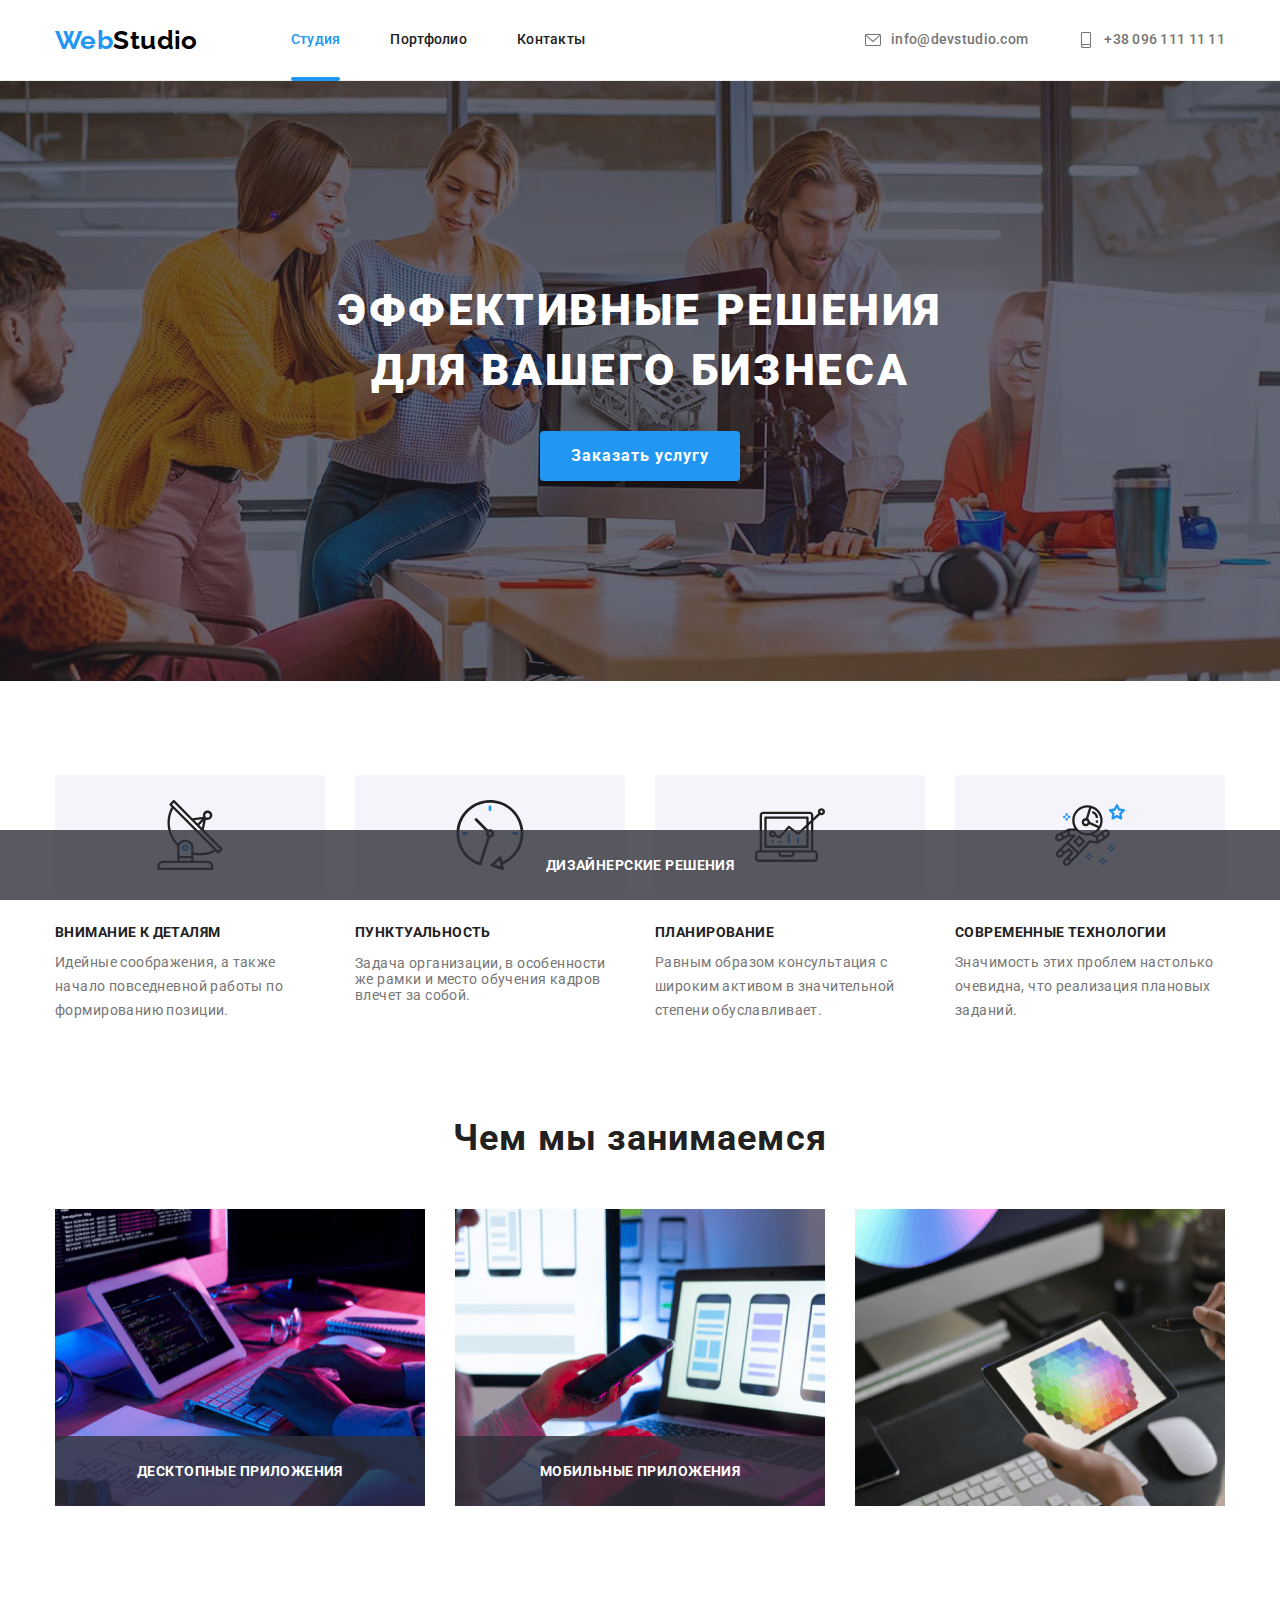
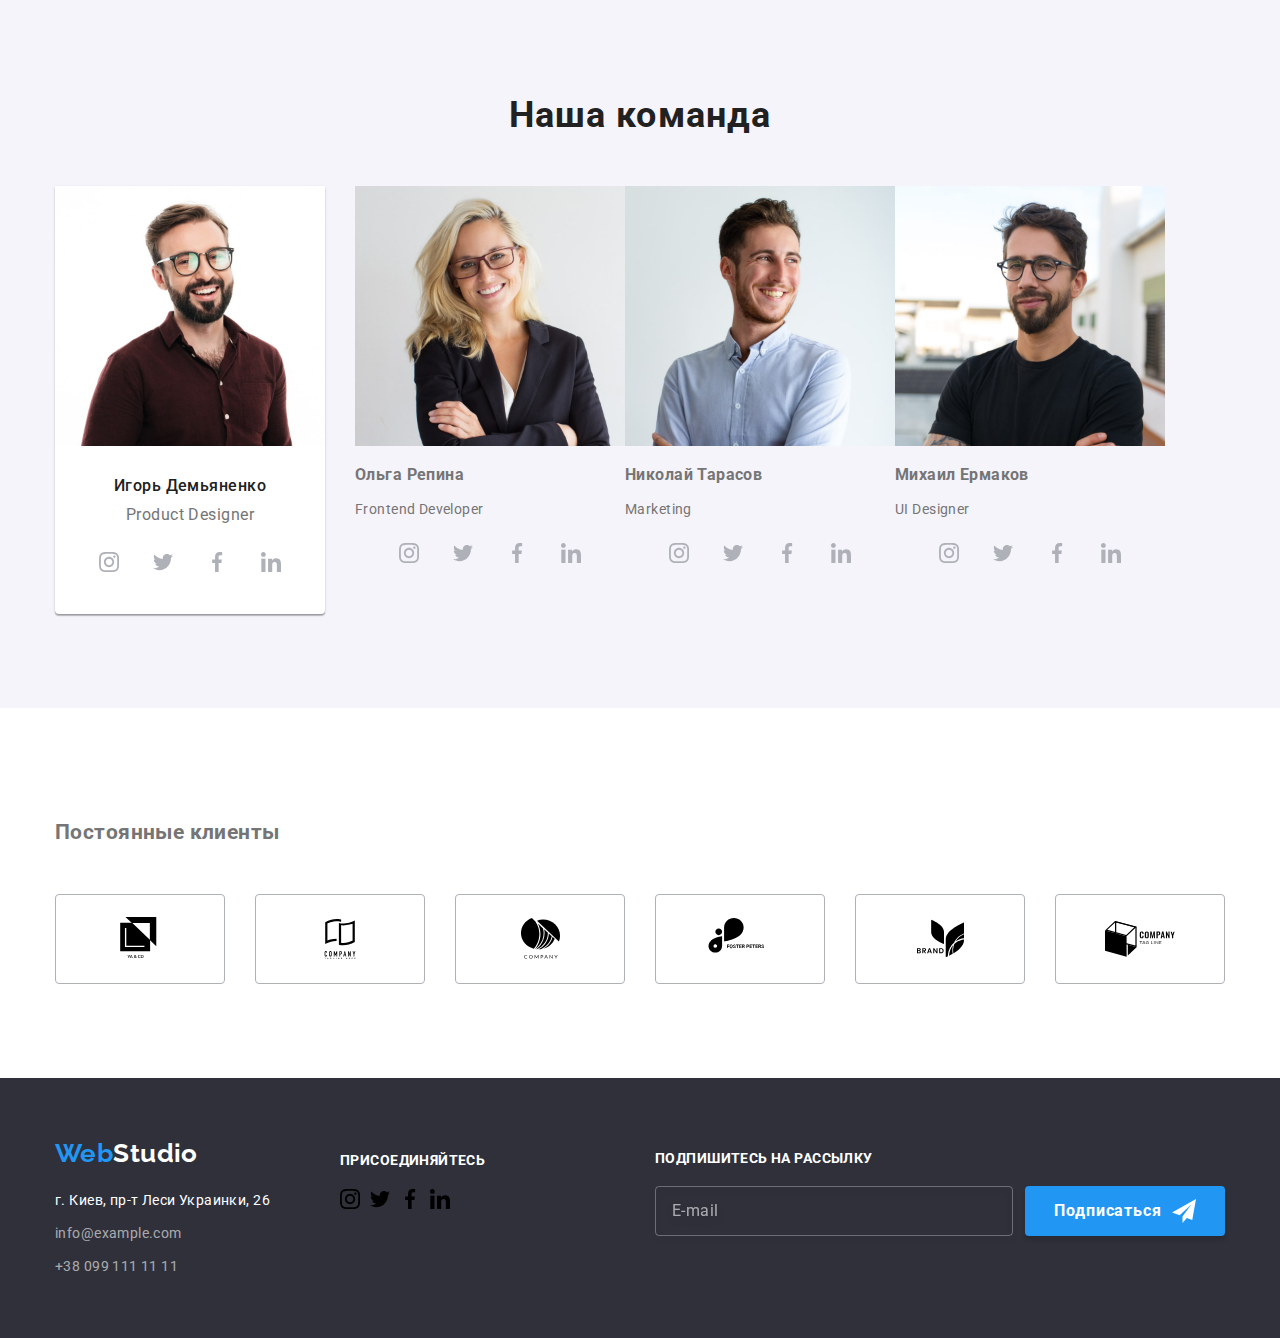
==== index.html @ f10da416 "Меняет стили по БЭМ 50%" ====
<!DOCTYPE html>
<html lang="ru">

<head>
    <meta charset="UTF-8">
    <meta name="viewport" content="width=device-width, initial-scale=1.0">
    <title>Portfolio</title>
    <link rel="stylesheet"
        href="https://cdnjs.cloudflare.com/ajax/libs/modern-normalize/1.0.0/modern-normalize.min.css">
    <link rel="preconnect" href="https://fonts.gstatic.com">
    <link
        href="https://fonts.googleapis.com/css2?family=Raleway:wght@600;700&family=Roboto:wght@400;500;700;900&display=swap"
        rel="stylesheet">
    <link rel="stylesheet" href="./css/styles.css">
</head>

<body>
    <header class="header">
        <div class="container container--flex">
            <nav class="header__nav">
                <a class="logo-web" href="index.html">Web<span class="logo-studio">Studio</span>
                </a>
        
                <ul class="site-nav">
                    <li class="site-nav__item"><a class="site-nav__link site-nav__link--current" href="./index.html">Студия</a></li>
                    <li class="site-nav__item"><a class="site-nav__link" href="./portfolio.html">Портфолио</a></li>
                    <li class="site-nav__item"><a class="site-nav__link" href="#">Контакты</a></li>
                </ul>
            </nav>
        
            <ul class="auth-nav">
                <li class="auth-nav__item">
                    <a class="auth-nav__link" href="mailto:info@devstudio.com">
                        <svg class="auth-nav__icon" width="16" height="16">
                            <use href="./images/sprite.svg#icon-mail"></use>
                        </svg>info@devstudio.com</a>
                </li>
                <li class="auth-nav__item"><a class="auth-nav__link" href="tel:380961111111">
                        <svg class="auth-nav__icon" width="16" height="16">
                            <use href="./images/sprite.svg#icon-smartphone"></use>
                        </svg>+38 096 111 11 11</a>
                </li>
            </ul>
        </div>
    </header>
    <main>
    <section class="hero">
        <div class="overlay">
        <div class="hero__container">
            <h1 class="hero__title">Эффективные решения для вашего бизнеса</h1>
            <button class="button" data-modal-open>Заказать услугу</button>
        </div>
        </div>
    </section>

    <section class="section">
        <div class="container">
        <h2 class="visually-hidden">Преимущества</h2>
        <ul class="advantages">
            <li class="advantages__item">
                <div class="advantages__bar">
                    <svg class="advantages__icon" width="70" height="70">
                        <use href="./images/sprite.svg#icon-antenna"></use>
                    </svg>
                </div>
                <h3 class="advantages__title">Внимание к деталям</h3>
                <p class="advantages__label">Идейные соображения, а также начало повседневной работы по формированию позиции.</p>
            </li>
            <li class="advantages__item">
                <div class="advantages__bar">
                    <svg class="advantages__icon" width="70" height="70">
                        <use href="./images/sprite.svg#icon-clock"></use>
                    </svg>
                </div>
                <h3 class="advantages__title">Пунктуальность</h3>
                <p class="advantages-description">Задача организации, в особенности же рамки и место обучения кадров влечет за собой.</p>
            </li>
            <li class="advantages__item">
                <div class="advantages__bar">
                    <svg class="advantages__icon" width="70" height="70">
                        <use href="./images/sprite.svg#icon-diagram"></use>
                    </svg>
                </div>
                <h3 class="advantages__title">Планирование</h3>
                <p class="advantages__label">Равным образом консультация с широким активом в значительной степени обуславливает.</p>
            </li>
            <li class="advantages__item">
                <div class="advantages__bar">
                    <svg class="advantages__icon" width="70" height="70">
                        <use href="./images/sprite.svg#icon-astronaut"></use>
                    </svg>
                </div>
                <h3 class="advantages__title">Современные технологии</h3>
                <p class="advantages__label">Значимость этих проблем настолько очевидна, что реализация плановых заданий.</p>
            </li>
        </ul>
        </div>
    </section>

    <section class="section section--business">
        <div class="container">
        <h2 class="section__title">Чем мы занимаемся</h2>
            <ul class="business">
                <li class="business__item">
                    <img class="business__image" src="./images/box-1.png" alt="Человек набирает HTML код на планшете" width="370">
                    <div class="business__service">
                        <p class="business__name">Десктопные приложения</p>
                    </div>
                </li>
                <li class="business__item">
                    <img class="business__image" src="./images/box-2.png" alt="Женщина смотрит на смартфон, рядом включенный ноутбук" width="370">
                    <div class="business__service">
                        <p class="business__name">Мобильные приложения</p>
                    </div>
                </li>
                <li class="business-item">
                    <img class="business__image" src="./images/box-3.png" alt="Человек держит планшет в левой руке и собирается выбрать цвет из палитры" width="370">
                    <div class="business__service">
                        <p class="business__name">Дизайнерские решения</p>
                    </div>
                </li>
            </ul>
        </div>
    </section>

    <section class="section section--team">
        <div class="container">
        <h2 class="section__title">Наша команда</h2>
        <ul class="team">
            <li class="team__item">
                <img class="team__image" src="./images/team-card-1.jpg" alt="Бородатый мужчина в очках смеется" width="270">
                <h3 class="team__name">Игорь Демьяненко</h3>
                <p lang="en"  class="team__profession">Product Designer</p>
                    <ul class="social-links">
                        <li class="social-links__name">
                            <a class="social-links__link" href="">
                                <svg class="social-links__icon" width="20" height="20">
                                    <use href="./images/sprite.svg#icon-instagram"></use>
                                </svg>
                            </a>
                        </li>

                        <li class="social-links__name">
                            <a class="social-links__link" href="">
                                <svg class="social-links__icon" width="20" height="20">
                                    <use href="./images/sprite.svg#icon-twitter"></use>
                                </svg>
                            </a>
                        </li>

                        <li class="social-links__name">
                            <a class="social-links__link" href="">
                                <svg class="social-links__icon" width="20" height="20">
                                    <use href="./images/sprite.svg#icon-facebook"></use>
                                </svg>
                            </a>
                        </li>

                        <li class="social-links__name">
                            <a class="social-links__link" href="">
                                <svg class="social-links__icon" width="20" height="20">
                                    <use href="./images/sprite.svg#icon-linkedin"></use>
                                </svg>
                            </a>
                        </li>
                    </ul>
            </li>
            <li class="team-name">
                <img class="image" src="./images/team-card-2.jpg" alt="Девушка в очках улыбается" width="270">
                <h3 class="name">Ольга Репина</h3>
                <p lang="en" class="profession">Frontend Developer</p>
                    <ul class="social-links">
                        <li class="social-links__name">
                            <a class="social-links__link" href="">
                                <svg class="social-links__icon" width="20" height="20">
                                    <use href="./images/sprite.svg#icon-instagram"></use>
                                </svg>
                            </a>
                        </li>
                    
                        <li class="social-links__name">
                            <a class="social-links__link" href="">
                                <svg class="social-links__icon" width="20" height="20">
                                    <use href="./images/sprite.svg#icon-twitter"></use>
                                </svg>
                            </a>
                        </li>
                    
                        <li class="social-links__name">
                            <a class="social-links__link" href="">
                                <svg class="social-links__icon" width="20" height="20">
                                    <use href="./images/sprite.svg#icon-facebook"></use>
                                </svg>
                            </a>
                        </li>
                    
                        <li class="social-links__name">
                            <a class="social-links__link" href="">
                                <svg class="social-links__icon" width="20" height="20">
                                    <use href="./images/sprite.svg#icon-linkedin"></use>
                                </svg>
                            </a>
                        </li>
                    </ul>
            </li>

            <li class="team-name">
                <img class="image" src="./images/team-card-3.jpg" alt="Мужчина улыбается и смотрит в сторону" width="270">
                <h3 class="name">Николай Тарасов</h3>
                <p lang="en" class="profession">Marketing</p>
                    <ul class="social-links">
                        <li class="social-links__name">
                            <a class="social-links__link" href="">
                                <svg class="social-links__icon" width="20" height="20">
                                    <use href="./images/sprite.svg#icon-instagram"></use>
                                </svg>
                            </a>
                        </li>
                    
                        <li class="social-links__name">
                            <a class="social-links__link" href="">
                                <svg class="social-links__icon" width="20" height="20">
                                    <use href="./images/sprite.svg#icon-twitter"></use>
                                </svg>
                            </a>
                        </li>
                    
                        <li class="social-links__name">
                            <a class="social-links__link" href="">
                                <svg class="social-links__icon" width="20" height="20">
                                    <use href="./images/sprite.svg#icon-facebook"></use>
                                </svg>
                            </a>
                        </li>
                    
                        <li class="social-links__name">
                            <a class="social-links__link" href="">
                                <svg class="social-links__icon" width="20" height="20">
                                    <use href="./images/sprite.svg#icon-linkedin"></use>
                                </svg>
                            </a>
                        </li>
                    </ul>
            </li>
            <li class="team-name">
                <img class="image" src="./images/team-card-4.jpg" alt="Мужчина с бородой в очках улыбается" width="270">
                <h3 class="name">Михаил Ермаков</h3>
                <p lang="en" class="profession">UI Designer</p>
                    <ul class="social-links">
                        <li class="social-links__name">
                            <a class="social-links__link" href="">
                                <svg class="social-links__icon" width="20" height="20">
                                    <use href="./images/sprite.svg#icon-instagram"></use>
                                </svg>
                            </a>
                        </li>
                    
                        <li class="social-links__name">
                            <a class="social-links__link" href="">
                                <svg class="social-links__icon" width="20" height="20">
                                    <use href="./images/sprite.svg#icon-twitter"></use>
                                </svg>
                            </a>
                        </li>
                    
                        <li class="social-links__name">
                            <a class="social-links__link" href="">
                                <svg class="social-links__icon" width="20" height="20">
                                    <use href="./images/sprite.svg#icon-facebook"></use>
                                </svg>
                            </a>
                        </li>
                    
                        <li class="social-links__name">
                            <a class="social-links__link" href="">
                                <svg class="social-links__icon" width="20" height="20">
                                    <use href="./images/sprite.svg#icon-linkedin"></use>
                                </svg>
                            </a>
                        </li>
                    </ul>
            </li>
        </ul>
        </div>
    </section>

    <section class="section">
        <div class="container">
            <h2 class="section-title">Постоянные клиенты</h2>
                <ul class="clients">
                    <li class="clients-list">
                        <a class="clients-name" href="">
                            <svg class="social-link-icon" width="44" height="50">
                                <use href="./images/sprite.svg#icon-logo-1"></use>
                            </svg>
                        </a>
                    </li>

                    <li class="clients-list">
                        <a class="clients-name" href="">
                            <svg class="social-link-icon" width="40" height="52">
                                <use href="./images/sprite.svg#icon-logo-2"></use>
                            </svg>
                        </a>
                    </li>

                    <li class="clients-list">
                        <a class="clients-name" href="">
                            <svg class="social-link-icon" width="41" height="43">
                                <use href="./images/sprite.svg#icon-logo-3"></use>
                            </svg>
                        </a>
                    </li>

                    <li class="clients-list">
                        <a class="clients-name" href="">
                            <svg class="social-link-icon" width="80" height="42">
                                <use href="./images/sprite.svg#icon-logo-4"></use>
                            </svg>
                        </a>
                    </li>

                    <li class="clients-list">
                        <a class="clients-name" href="">
                            <svg class="social-link-icon" width="59" height="47">
                                <use href="./images/sprite.svg#icon-logo-5"></use>
                            </svg>
                        </a>
                    </li>

                    <li class="clients-list">
                        <a class="clients-name" href="">
                            <svg class="social-link-icon" width="90" height="70">
                                <use href="./images/sprite.svg#icon-logo-6"></use>
                            </svg>
                        </a>
                    </li>
                </ul>
        </div>

    </section>
    </main>

    <footer class="footer">
    <div class="container">
        <div class="container-adress">
        <a class="logo-web footer__logo-web" href="/">Web<span class="logo-studio footer__logo-studio">Studio</span>
        </a>
        <address>г. Киев, пр-т Леси Украинки, 26</address>
        <ul>
            <li class="address-contact">
                <a class="item" href="mailto:info@example.com">info@example.com</a>
            </li>
            <li class="address-contact">
                <a class="item" href="tel:380991111111">+38 099 111 11 11</a>
            </li>
        </ul>
        </div>

        <div class="container-social-links">
            <p class="join-us">Присоединяйтесь</p>
                <ul class="social-links-footer">
                    <li class="social-links-item">
                        <a class="social-link" href="">
                        <svg class="social-link-icon" width="20" height="20">
                            <use href="./images/sprite.svg#icon-instagram"></use>
                        </svg>
                        </a>
                    </li>
                    <li class="social-links-item">
                        <a class="social-link" href="">
                        <svg class="social-link-icon" width="20" height="20">
                            <use href="./images/sprite.svg#icon-twitter"></use>
                        </svg>
                        </a>
                    </li>
                    <li class="social-links-item">
                        <a class="social-link" href="">
                        <svg class="social-link-icon" width="20" height="20">
                            <use href="./images/sprite.svg#icon-facebook"></use>
                        </svg>
                        </a>
                    </li>
                    <li class="social-links-item">
                        <a class="social-link" href="">
                        <svg class="social-link-icon" width="20" height="20">
                            <use href="./images/sprite.svg#icon-linkedin"></use>
                        </svg>
                        </a>
                    </li>
                </ul>
        </div>

        <div class="container-subscribe">
            <form action="" class="subscribe-field">
                <label class="subscribe-label">Подпишитесь на рассылку</label>
                <div class="subscribe-thub">
                    <input type="text" class="subscribe-input" placeholder="E-mail">
                    <button class=" button subscribe-btn">Подписаться
                        <span class="subscribe-icon">
                            <svg  width="24" height="24">
                            <use href="./images/sprite.svg#icon-send"></use>
                        </svg></span>
                    </button>
                </div>
            </form>
        </div>
    </div>
    </footer>

    <div class="backdrop is-hidden" data-modal>
        <div class="modal">
            <button class="close-btn" data-modal-close>
                <svg class="icon-close" width="11" height="11">
                    <use href="./images/sprite.svg#icon-close"></use>
                </svg>
            </button>
            <p class="modal-title">Оставьте свои данные, мы вам перезвоним</p>
            <form class="form-field">
                
                <label class="form-label">
                <span class="label-name">Имя</span>
                <div class="form-thub">
                    <input type="text" name="username" class="form-input">
                        <svg class="form-icon" width="18" height="18">
                            <use href="./images/sprite.svg#icon-person"></use>
                        </svg>
                </div>
                </label>
                
                <label class="form-label">
                    <span class="label-name">Телефон</span>
                    <div class="form-thub">
                        <input type="tel" name="tel" class="form-input">
                        <svg class="form-icon" width="18" height="18">
                            <use href="./images/sprite.svg#icon-phone"></use>
                        </svg>
                    </div>
                </label>

                <label class="form-label">
                    <span class="label-name">Почта</span>
                    <div class="form-thub">
                        <input type="email" name="email" class="form-input">
                        <svg class="form-icon" width="18" height="18">
                            <use href="./images/sprite.svg#icon-email"></use>
                        </svg>
                    </div>
                </label>

                <label class="form-label comments">
                    <span class="label-name">Комментарий</span>
                    <textarea name="comments" rows="7" placeholder="Введите текст" class="textarea form-input"></textarea>
                </label>

                <label class="form-label-agree">
                    <input class="checkbox visually-hidden" type="checkbox" name="agree">
                    <span class="checkbox-icon"></span>
                    <span class="label-name agree">Соглашаюсь с рассылкой и принимаю
                        <a href="" class="agree-link">Условия договора</a>
                    </span>
                </label>
                <button class="button send">Отправить</button>
            </form>
           
        </div>
    </div>

<script src="./js/modal.js"></script>
</body>
</html>
---- css/styles.css ----
:root {
  --main-dark-color: #212121;
  --second-dark-color: #757575;
  --main-white-color: #ffffff;
  --accent: #2196f3;
  --dark-background: #2f303a;
  --light-background: #f5f4fa;
  --btn-shadow: 0px 4px 4px rgba(0, 0, 0, 0.15);
  --social-link-color: #afb1b8;
  --timing-function: cubic-bezier(0.4, 0, 0.2, 1);
  --time-animation: 250ms;
}

body {
  margin: 0;
  font-family: Roboto, sans-serif;
  font-style: normal;
  font-weight: 400;
  font-size: 14px;
  letter-spacing: 0.03em;
  background: #ffffff;
  color: var(--second-dark-color);
}

svg {
  display: block;
}

a {
  text-decoration: none;
}

ul {
  margin: 0;
  padding: 0;
  list-style: none;
}

.container {
  width: 1200px;
  margin-right: auto;
  margin-left: auto;
  padding-right: 15px;
  padding-left: 15px;
}

/* Logo */

.logo-web {
  display: block;
  margin-right: 93px;

  color: var(--accent);
  font-family: Raleway, sans-serif;
  font-weight: 700;
  font-size: 26px;
  line-height: 1.19;
}

.logo-studio {
  color: #000000;
}

.footer__logo-studio {
  color: var(--main-white-color);
}

/* Header */

.header {
  border-bottom: 1px solid #ececec;
}

.container--flex {
  display: flex;
  align-items: center;
}

.header__nav {
  display: flex;
  align-items: center;
}

.site-nav {
  display: flex;
}

.site-nav__item:not(:last-child) {
  margin-right: 50px;
}

.site-nav,
.auth-nav {
  list-style: none;
  font-weight: 500;
  font-size: 14px;
  line-height: 1.14;
  letter-spacing: 0.02em;
}

.site-nav__link {
  position: relative;

  display: block;
  padding-top: 32px;
  padding-bottom: 32px;
  color: var(--main-dark-color);

  transition-property: color;
  transition-duration: var(--time-animation);
  transition-timing-function: var(--timing-function);
}

.site-nav__link--current {
  color: var(--accent);
}

.site-nav__item {
  position: relative;
}

.site-nav__link--current::after {
  content: '';

  position: absolute;
  bottom: -1px;
  left: 0;

  display: block;
  width: 100%;
  height: 4px;
  background-color: var(--accent);
  border-radius: 2px;
}

.site-nav__link:hover,
.site-nav__link:focus {
  color: var(--accent);
  outline: transparent;
}

.auth-nav {
  display: flex;
  margin-left: auto;
}

.auth-nav__item:not(:last-child) {
  margin-right: 50px;
}

.auth-nav__link {
  display: flex;
  align-items: center;
  padding-top: 32px;
  padding-bottom: 32px;
  color: var(--second-dark-color);

  transition-property: color;
  transition-duration: var(--time-animation);
  transition-timing-function: var(--timing-function);
}

.auth-nav__link:hover,
.auth-nav__link:focus {
  color: var(--accent);
}

.auth-nav__icon {
  margin-right: 10px;
  fill: currentColor;
}

/* Hero */

.hero {
  background-color: #c4c4c4;
}

.overlay {
  max-width: 1600px;
  height: 600px;
  padding-top: 200px;
  padding-bottom: 200px;
  margin: 0 auto;
  background-image: linear-gradient(
      to right,
      rgba(47, 48, 58, 0.4),
      rgba(47, 48, 58, 0.4)
    ),
    url(../images/Img-Overlay-min.jpg);
  background-position: center;
  background-size: cover;
}

.hero__container {
  width: 696px;
  margin-left: auto;
  margin-right: auto;
  text-align: center;
}

.hero__title {
  margin-top: 0;
  margin-bottom: 30px;
  color: var(--main-white-color);
  font-weight: 900;
  font-size: 44px;
  line-height: 1.36;
  letter-spacing: 0.06em;
  text-transform: uppercase;
}

/* Main */

.section {
  padding-top: 94px;
  padding-bottom: 94px;
}

.section__title {
  margin: 0;
  font-weight: 700;
  font-size: 36px;
  line-height: 1.17;
  text-align: center;
  letter-spacing: 0.03em;
  color: var(--main-dark-color);
}

.advantages {
  display: flex;
}

.advantages__item {
  width: 270px;
}

.advantages__item:not(:last-child) {
  margin-right: 30px;
}

.advantages__bar {
  padding: 25px 100px;
  margin-bottom: 30px;
  border-radius: 4px;
  background: var(--light-background);
}

.advantages__title {
  margin-top: 0;
  margin-bottom: 10px;
  font-weight: 700;
  font-size: 14px;
  line-height: 1.14;
  letter-spacing: 0.03em;
  text-transform: uppercase;
  color: var(--main-dark-color);
}

.advantages__label {
  margin: 0;
  line-height: 1.71;
}

.section--business {
  padding-top: 0;
}

.business {
  display: flex;
  margin-top: 50px;
}

.business__item:not(:last-child) {
  margin-right: 30px;
}

.business__image {
  height: 100%;
}

.business__item {
  position: relative;
}

.business__service {
  position: absolute;
  bottom: 0;
  left: 0;
  width: 100%;
  height: 70px;
  background-color: rgba(47, 48, 58, 0.8);
  color: var(--main-white-color);
  display: flex;
  align-items: center;
  justify-content: center;
}

.business__name {
  margin: 0;
  font-weight: 700;
  text-transform: uppercase;
}

.section--team {
  background: var(--light-background);
}

.team {
  display: flex;
  margin-top: 50px;
}

.team__item {
  width: 270px;
  background: var(--main-white-color);
  box-shadow: 0px 1px 3px rgba(0, 0, 0, 0.12), 0px 1px 1px rgba(0, 0, 0, 0.14),
    0px 2px 1px rgba(0, 0, 0, 0.2);
  border-radius: 0px 0px 4px 4px;
}

.team__item:not(:last-child) {
  margin-right: 30px;
}

.team__image {
  display: block;
}

.team__name {
  margin-top: 30px;
  margin-bottom: 10px;
  color: var(--main-dark-color);
  font-weight: 500;
  font-size: 16px;
  line-height: 1.19;
  text-align: center;
  letter-spacing: 0.03em;
}

.team__profession {
  margin-top: 0;
  margin-bottom: 16px;
  font-size: 16px;
  line-height: 1.19;
  text-align: center;
  letter-spacing: 0.03em;
}

.social-links {
  display: flex;
  justify-content: center;
  margin-bottom: 30px;
}

.social-links__name:not(:last-child) {
  margin-right: 10px;
}

.social-links__link {
  display: flex;
  justify-content: center;
  align-items: center;
  width: 44px;
  height: 44px;
  border-radius: 50%;
  color: var(--social-link-color);

  transition-property: color, background-color;
  transition-duration: var(--time-animation);
  transition-timing-function: var(--timing-function);
}

.social-links__icon {
  fill: currentColor;
}

.social-links__link:hover,
.social-links__link:focus {
  background-color: var(--accent);
  color: var(--main-white-color);
}

.clients {
  display: flex;
  justify-content: center;
  align-items: center;
  margin-top: 50px;
}

.clients-list {
  width: 170px;
  height: 90px;
}

.clients-list:not(:last-child) {
  margin-right: 30px;
}

.clients-name {
  display: flex;
  justify-content: center;
  align-items: center;
  width: 100%;
  height: 100%;
  border-radius: 4px;
  border: 1px solid var(--social-link-color);
  color: var(--social-link-color);

  transition-property: color, border;
  transition-duration: var(--time-animation);
  transition-timing-function: var(--timing-function);
}

.clients-name:hover,
.clients-name:focus {
  color: var(--accent);
  border: 1px solid var(--accent);
}

/* Footer */

.footer {
  padding-top: 60px;
  padding-bottom: 60px;
  background: var(--dark-background);
}

.footer .container {
  display: flex;
}

.container-adress {
  margin-right: 70px;
}

.footer__logo-web {
  display: inline-block;
  margin-bottom: 20px;
  margin-right: 0;
}

address {
  margin-bottom: 9px;
  font-style: normal;
  line-height: 1.71;
  color: var(--main-white-color);
}

.address-contact .item {
  line-height: 1.71;
  color: rgba(255, 255, 255, 0.6);
}

.address-contact:not(:last-child) {
  margin-bottom: 9px;
}

.container-social-links {
  margin-top: 15px;
}
.join-us {
  margin-top: 0;
  margin-bottom: 20px;
  font-weight: 700;
  line-height: 1.14;
  text-transform: uppercase;
  color: var(--main-white-color);
}

.social-links-footer {
  display: flex;
}

.social-links-item:not(:last-child) {
  margin-right: 10px;
}

.footer .social-link {
  background-color: rgba(255, 255, 255, 0.1);
  color: var(--main-white-color);

  transition-property: background-color;
  transition-duration: var(--time-animation);
  transition-timing-function: var(--timing-function);
}

.social-link:hover,
.social-link:focus {
  background-color: var(--accent);
}

/* Button */

.button {
  display: flex;
  align-items: center;
  justify-content: center;
  margin-left: auto;
  margin-right: auto;
  width: 200px;
  height: 50px;

  font-weight: 700;
  font-size: 16px;
  line-height: 1.88;
  letter-spacing: 0.06em;
  background-color: var(--accent);
  color: var(--main-white-color);
  box-shadow: var(--btn-shadow);

  border-radius: 4px;
  border: transparent;
  cursor: pointer;

  transition-property: color, background-color;
  transition-duration: var(--time-animation);
  transition-timing-function: var(--timing-function);
}

.button:hover,
.button:focus {
  background-color: var(--main-white-color);
  color: var(--accent);
}

button {
  color: var(--main-dark-color);
  background: #f5f4fa;
}
/* Portfolio */

.container.portfolio {
  padding-top: 94px;
  padding-bottom: 94px;
}

.visually-hidden {
  position: absolute;
  clip: rect(0 0 0 0);
  width: 1px;
  height: 1px;
  margin: -1px;
}

.nav-portfolio {
  display: flex;
  justify-content: center;
  margin-bottom: 50px;
}

.list-portfolio:not(:last-child) {
  margin-right: 8px;
}

.btn-portfolio {
  display: inline-block;
  padding: 6px 22px;
  font-weight: 500;
  font-size: 16px;
  line-height: 1.63;
  border-style: none;
  border-radius: 4px;
  outline: transparent;
  cursor: pointer;

  transition-property: color, background, box-shadow;
  transition-duration: var(--time-animation);
  transition-timing-function: var(--timing-function);
}

.btn-portfolio:hover,
.btn-portfolio:focus {
  color: var(--main-white-color);
  background: var(--accent);
  box-shadow: var(--btn-shadow);
}

.examples {
  display: flex;
  flex-wrap: wrap;
  margin: -15px;
}

.examples-item {
  width: 370px;
  margin: 15px;
  background: #ffffff;

  transition-property: box-shadow;
  transition-duration: var(--time-animation);
  transition-timing-function: var(--timing-function);
}

.examples-item:hover,
.examples-item:focus {
  display: block;
  box-shadow: var(--btn-shadow);
  outline: none;
}

.examples-thumb {
  position: relative;
  overflow: hidden;
}

.portfolio-overlay {
  position: absolute;
  width: 100%;
  height: 100%;
  top: 0;
  left: 0;
  display: flex;
  align-items: center;
  justify-content: center;
  padding: 59px 24px 63px 24px;

  background-color: rgba(33, 150, 243, 0.9);
  transform: translateY(100%);

  transition-property: transform;
  transition-duration: var(--time-animation);
  transition-timing-function: var(--timing-function);
}

.examples-item:hover .portfolio-overlay,
.examples-item:focus-within .portfolio-overlay {
  transform: translateY(0);
}

.portfolio-overlay > p {
  margin: 0;
  font-size: 18px;
  line-height: 1.56;
  color: var(--main-white-color);
}

.examples-box {
  padding: 20px 24px;
  border-right: 1px solid #eeeeee;
  border-bottom: 1px solid #eeeeee;
  border-left: 1px solid #eeeeee;
}

.examples-title {
  margin-top: 0;
  margin-bottom: 4px;
  font-weight: 700;
  font-size: 18px;
  line-height: 2;
  letter-spacing: 0.06em;
  color: var(--main-dark-color);
}

.examples-description {
  margin: 0px;
  font-size: 16px;
  line-height: 1.88;
  letter-spacing: 0.03em;
  color: var(--second-dark-color);
}

.backdrop {
  position: fixed;
  top: 0;
  left: 0;

  width: 100%;
  height: 100%;
  background-color: rgba(0, 0, 0, 0.2);

  opacity: 1;
  transition: opacity var(--time-animation) var(--timing-function);
}

.backdrop.is-hidden {
  opacity: 0;
  pointer-events: none;
}

.backdrop.is-hidden .modal {
  transform: translate(-50%, -50%) rotate(-360deg);
}

.modal {
  position: absolute;
  top: 50%;
  left: 50%;

  width: 528px;
  min-height: 581px;
  background-color: var(--main-white-color);

  transform: translate(-50%, -50%) rotate(360deg);

  transition: transform var(--time-animation) var(--timing-function);
}

.close-btn {
  position: absolute;
  top: 8px;
  right: 8px;
  display: flex;
  justify-content: center;
  align-items: center;
  width: 30px;
  height: 30px;
  border-radius: 50%;
  color: #000000;
  background-color: var(--main-white-color);
  border: 1px rgba(0, 0, 0, 0.1) solid;
  cursor: pointer;
}

.icon-close {
  fill: currentColor;
  transition: fill var(--time-animation) var(--timing-function);
}

.close-btn:hover .icon-close {
  fill: var(--accent);
}

.container-subscribe {
  margin-top: 12px;
  margin-left: auto;
}

.subscribe-label {
  display: inline-block;
  margin-bottom: 20px;
  font-weight: 700;
  color: var(--main-white-color);
  text-transform: uppercase;
}

.subscribe-thub {
  display: flex;
}

.subscribe-input {
  width: 358px;
  height: 50px;
  padding-left: 16px;
  margin-right: 12px;
  background-color: transparent;
  border-radius: 4px;
  border: 1px solid rgba(255, 255, 255, 0.3);
  filter: drop-shadow(0px 4px 4px rgba(0, 0, 0, 0.15));

  transition-property: border;
  transition-duration: var(--time-animation);
  transition-timing-function: var(--timing-function);
}

.subscribe-input::placeholder {
  font-size: 16px;
  line-height: 1.25;
  letter-spacing: 0.03em;
  color: rgba(255, 255, 255, 0.6);
}

.subscribe-btn {
  box-shadow: var(--btn-shadow);
}

.subscribe-icon {
  display: inline-block;
  width: 24px;
  height: 24px;
  margin-left: 10px;
  fill: currentColor;
  transition-property: fill, background, box-shadow;
  transition-duration: var(--time-animation);
  transition-timing-function: var(--timing-function);
}

.subscribe-icon:hover,
.subscribe-icon:focus {
  background-color: var(--main-white-color);
  color: var(--accent);
}

.modal {
  padding: 40px;
}

.modal-title {
  margin: 0;
  margin-bottom: 12px;
  font-weight: 700;
  font-size: 20px;
  line-height: 1.15;
  text-align: center;
  color: var(--main-dark-color);
}

.form-label {
  display: inline-block;
  margin-bottom: 10px;
}

.label-name {
  display: inline-block;
  margin-bottom: 4px;
  font-size: 12px;
  line-height: 1.17;
  letter-spacing: 0.01em;
  color: var(--second-dark-color);
}

.form-thub {
  position: relative;
}

.form-input {
  display: block;
  min-width: 448px;
  padding: 11px 42px;
  border: 1px solid rgba(33, 33, 33, 0.2);
  border-radius: 4px;

  transition-property: border, fill;
  transition-duration: var(--time-animation);
  transition-timing-function: var(--timing-function);
}

.form-input:focus,
.subscribe-input:focus {
  outline: transparent;
  border: 1px solid var(--accent);
}

.form-input:focus + .form-icon {
  fill: var(--accent);
  transition-property: fill;
  transition-duration: var(--time-animation);
  transition-timing-function: var(--timing-function);
}

.textarea {
  padding: 12px 16px;
  margin-bottom: 10px;
  resize: none;
  font-size: 12px;
}

.textarea::placeholder {
  color: rgba(117, 117, 117, 0.5);
  font-size: 12px;
  line-height: 1.17;
  letter-spacing: 0.01em;
}

.form-icon {
  position: absolute;

  top: 50%;
  left: 12px;

  transform: translateY(-50%);
}

.form-label-agree {
  position: relative;
}

.checkbox-icon {
  position: absolute;
  top: 0;
  left: 12px;
  border: 1px solid var(--main-dark-color);
  width: 15px;
  height: 15px;
  border-radius: 3px;
}

.checkbox:checked + .checkbox-icon {
  border-color: var(--accent);
  background-color: var(--accent);
  background-image: url(../images/full-check.svg);
  background-size: contain;
  background-origin: border-box;
}

.label-name.agree {
  margin-left: 36px;
  margin-bottom: 30px;
  font-size: 14px;
  line-height: 1.71;
  letter-spacing: 0.03em;
}

.agree-link {
  color: var(--accent);
  text-decoration: underline;
  text-decoration-skip-ink: none;
}

.send:hover {
  background-color: #188ce8;
  color: var(--main-white-color);
}
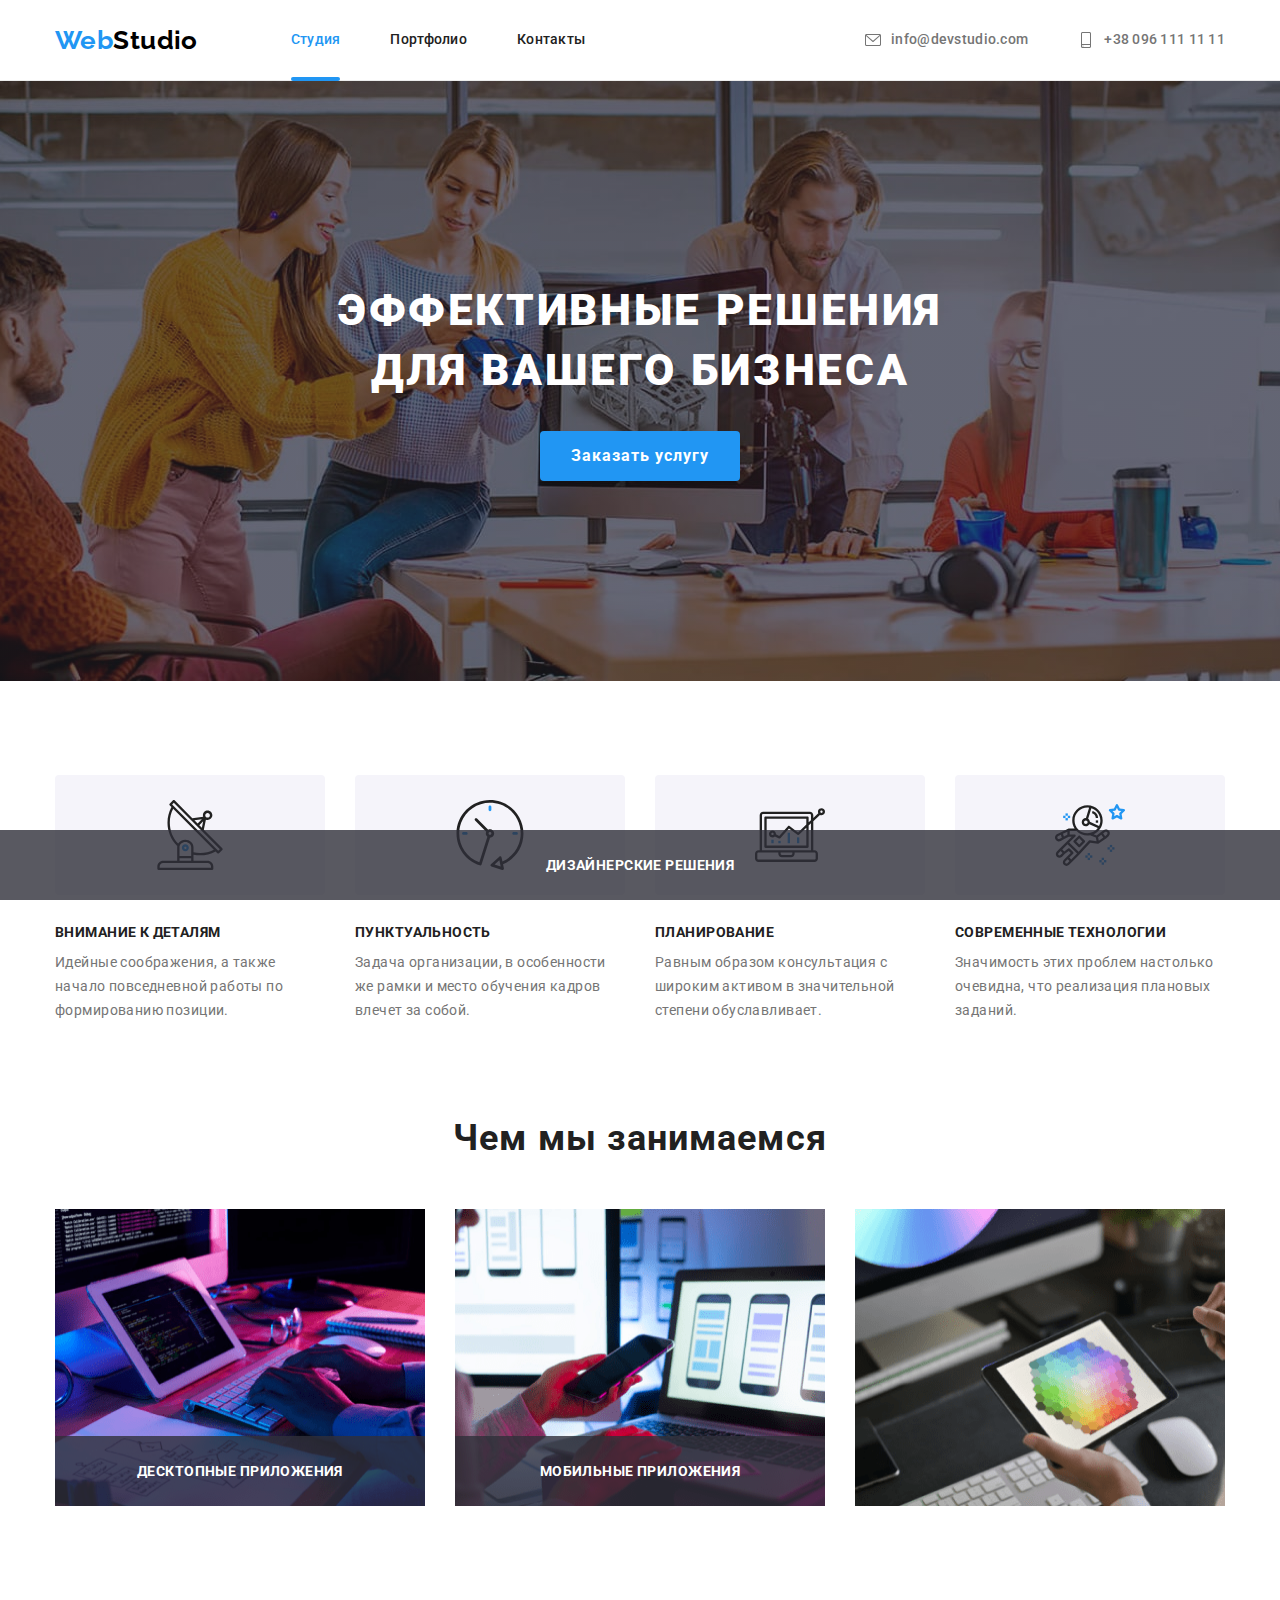
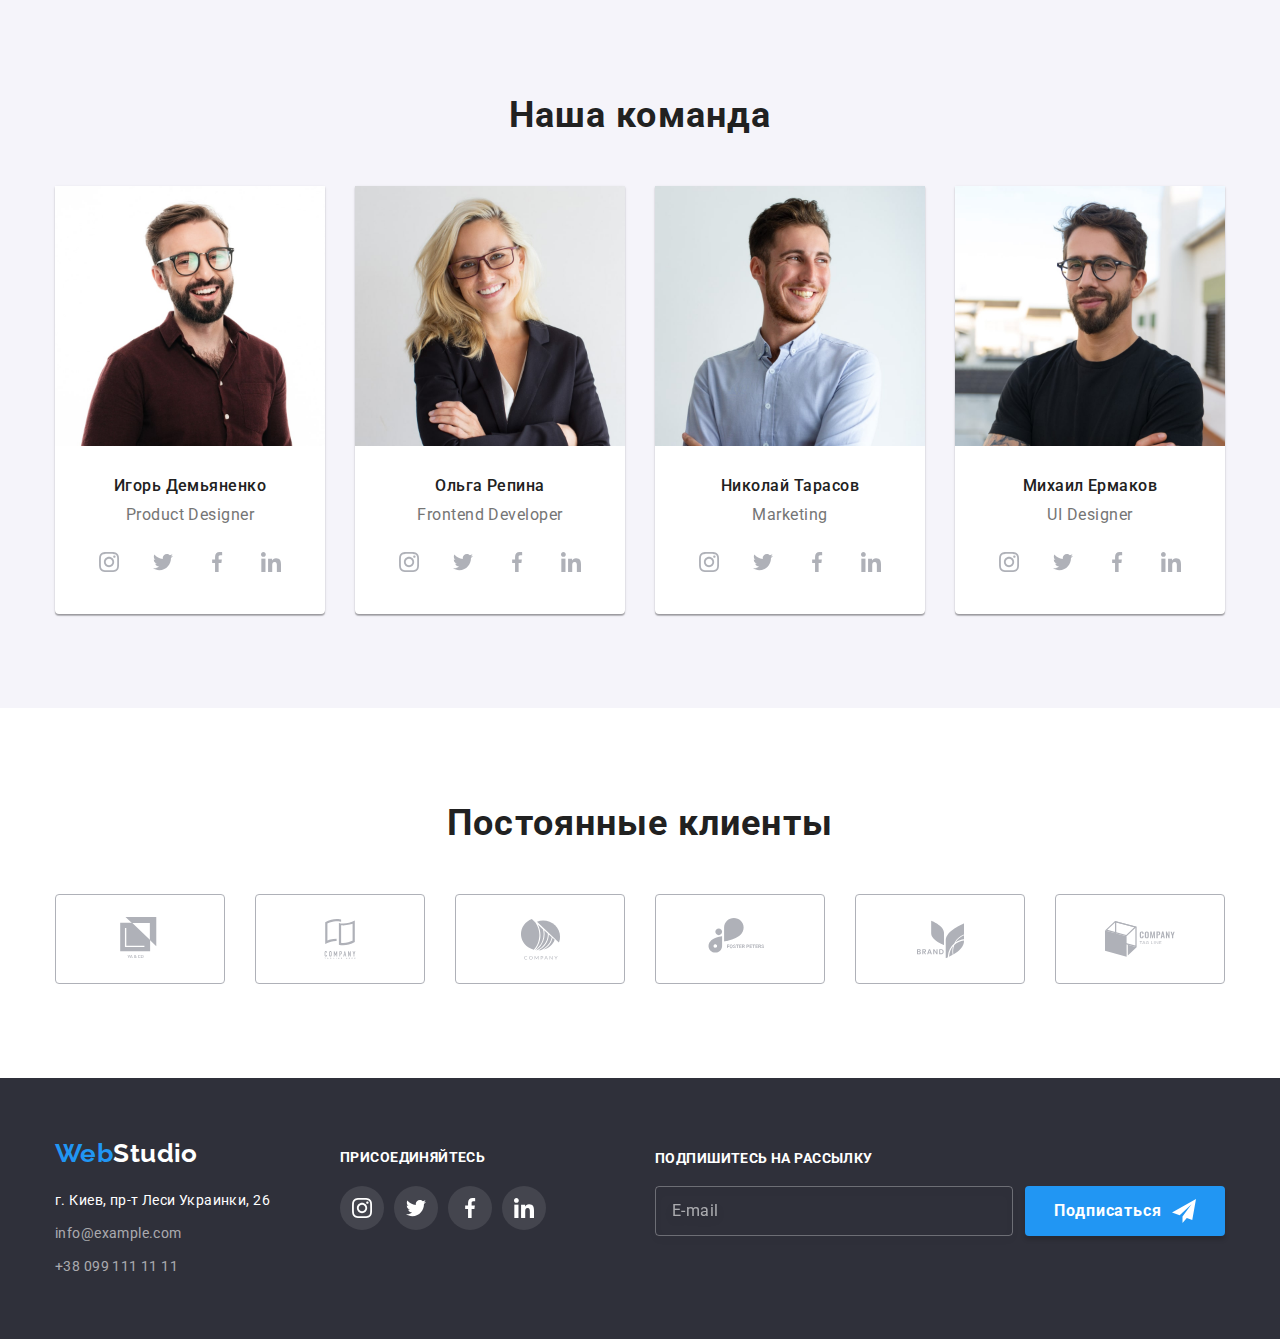
==== commit 93388985: "создает BEM на стр Студия" ====
--- a/index.html
+++ b/index.html
@@ -73,7 +73,7 @@
                     </svg>
                 </div>
                 <h3 class="advantages__title">Пунктуальность</h3>
-                <p class="advantages-description">Задача организации, в особенности же рамки и место обучения кадров влечет за собой.</p>
+                <p class="advantages__label">Задача организации, в особенности же рамки и место обучения кадров влечет за собой.</p>
             </li>
             <li class="advantages__item">
                 <div class="advantages__bar">
@@ -165,10 +165,10 @@
                         </li>
                     </ul>
             </li>
-            <li class="team-name">
-                <img class="image" src="./images/team-card-2.jpg" alt="Девушка в очках улыбается" width="270">
-                <h3 class="name">Ольга Репина</h3>
-                <p lang="en" class="profession">Frontend Developer</p>
+            <li class="team__item">
+                <img class="team__image" src="./images/team-card-2.jpg" alt="Девушка в очках улыбается" width="270">
+                <h3 class="team__name">Ольга Репина</h3>
+                <p lang="en" class="team__profession">Frontend Developer</p>
                     <ul class="social-links">
                         <li class="social-links__name">
                             <a class="social-links__link" href="">
@@ -204,10 +204,10 @@
                     </ul>
             </li>
 
-            <li class="team-name">
-                <img class="image" src="./images/team-card-3.jpg" alt="Мужчина улыбается и смотрит в сторону" width="270">
-                <h3 class="name">Николай Тарасов</h3>
-                <p lang="en" class="profession">Marketing</p>
+            <li class="team__item">
+                <img class="team__image" src="./images/team-card-3.jpg" alt="Мужчина улыбается и смотрит в сторону" width="270">
+                <h3 class="team__name">Николай Тарасов</h3>
+                <p lang="en" class="team__profession">Marketing</p>
                     <ul class="social-links">
                         <li class="social-links__name">
                             <a class="social-links__link" href="">
@@ -242,10 +242,10 @@
                         </li>
                     </ul>
             </li>
-            <li class="team-name">
-                <img class="image" src="./images/team-card-4.jpg" alt="Мужчина с бородой в очках улыбается" width="270">
-                <h3 class="name">Михаил Ермаков</h3>
-                <p lang="en" class="profession">UI Designer</p>
+            <li class="team__item">
+                <img class="team__image" src="./images/team-card-4.jpg" alt="Мужчина с бородой в очках улыбается" width="270">
+                <h3 class="team__name">Михаил Ермаков</h3>
+                <p lang="en" class="team__profession">UI Designer</p>
                     <ul class="social-links">
                         <li class="social-links__name">
                             <a class="social-links__link" href="">
@@ -286,51 +286,51 @@
 
     <section class="section">
         <div class="container">
-            <h2 class="section-title">Постоянные клиенты</h2>
+            <h2 class="section__title">Постоянные клиенты</h2>
                 <ul class="clients">
-                    <li class="clients-list">
-                        <a class="clients-name" href="">
-                            <svg class="social-link-icon" width="44" height="50">
+                    <li class="clients__list">
+                        <a class="clients__name" href="">
+                            <svg class="clients__icon" width="44" height="50">
                                 <use href="./images/sprite.svg#icon-logo-1"></use>
                             </svg>
                         </a>
                     </li>
 
-                    <li class="clients-list">
-                        <a class="clients-name" href="">
-                            <svg class="social-link-icon" width="40" height="52">
+                    <li class="clients__list">
+                        <a class="clients__name" href="">
+                            <svg class="clients__icon" width="40" height="52">
                                 <use href="./images/sprite.svg#icon-logo-2"></use>
                             </svg>
                         </a>
                     </li>
 
-                    <li class="clients-list">
-                        <a class="clients-name" href="">
-                            <svg class="social-link-icon" width="41" height="43">
+                    <li class="clients__list">
+                        <a class="clients__name" href="">
+                            <svg class="clients__icon" width="41" height="43">
                                 <use href="./images/sprite.svg#icon-logo-3"></use>
                             </svg>
                         </a>
                     </li>
 
-                    <li class="clients-list">
-                        <a class="clients-name" href="">
-                            <svg class="social-link-icon" width="80" height="42">
+                    <li class="clients__list">
+                        <a class="clients__name" href="">
+                            <svg class="clients__icon" width="80" height="42">
                                 <use href="./images/sprite.svg#icon-logo-4"></use>
                             </svg>
                         </a>
                     </li>
 
-                    <li class="clients-list">
-                        <a class="clients-name" href="">
-                            <svg class="social-link-icon" width="59" height="47">
+                    <li class="clients__list">
+                        <a class="clients__name" href="">
+                            <svg class="clients__icon" width="59" height="47">
                                 <use href="./images/sprite.svg#icon-logo-5"></use>
                             </svg>
                         </a>
                     </li>
 
-                    <li class="clients-list">
-                        <a class="clients-name" href="">
-                            <svg class="social-link-icon" width="90" height="70">
+                    <li class="clients__list">
+                        <a class="clients__name" href="">
+                            <svg class="clients__icon" width="90" height="70">
                                 <use href="./images/sprite.svg#icon-logo-6"></use>
                             </svg>
                         </a>
@@ -357,33 +357,33 @@
         </ul>
         </div>
 
-        <div class="container-social-links">
-            <p class="join-us">Присоединяйтесь</p>
-                <ul class="social-links-footer">
-                    <li class="social-links-item">
-                        <a class="social-link" href="">
-                        <svg class="social-link-icon" width="20" height="20">
+        <div class="join-us">
+            <p class="footer__join-us">Присоединяйтесь</p>
+                <ul class="social-links join-us__social-links">
+                    <li class="social-links__item">
+                        <a class="social-links__link social-links__link--bgcolored" href="">
+                        <svg class="social-links__icon" width="20" height="20">
                             <use href="./images/sprite.svg#icon-instagram"></use>
                         </svg>
                         </a>
                     </li>
-                    <li class="social-links-item">
-                        <a class="social-link" href="">
-                        <svg class="social-link-icon" width="20" height="20">
+                    <li class="social-links__item join-us__social-links">
+                        <a class="social-links__link social-links__link--bgcolored" href="">
+                        <svg class="social-links__icon" width="20" height="20">
                             <use href="./images/sprite.svg#icon-twitter"></use>
                         </svg>
                         </a>
                     </li>
-                    <li class="social-links-item">
-                        <a class="social-link" href="">
-                        <svg class="social-link-icon" width="20" height="20">
+                    <li class="social-links__item join-us__social-links">
+                        <a class="social-links__link social-links__link--bgcolored" href="">
+                        <svg class="social-links__icon" width="20" height="20">
                             <use href="./images/sprite.svg#icon-facebook"></use>
                         </svg>
                         </a>
                     </li>
-                    <li class="social-links-item">
-                        <a class="social-link" href="">
-                        <svg class="social-link-icon" width="20" height="20">
+                    <li class="social-links__item join-us__social-links">
+                        <a class="social-links__link social-links__link--bgcolored" href="">
+                        <svg class="social-links__icon" width="20" height="20">
                             <use href="./images/sprite.svg#icon-linkedin"></use>
                         </svg>
                         </a>
--- a/css/styles.css
+++ b/css/styles.css
@@ -371,7 +371,8 @@
   transition-timing-function: var(--timing-function);
 }
 
-.social-links__icon {
+.social-links__icon,
+.clients__icon {
   fill: currentColor;
 }
 
@@ -388,16 +389,16 @@
   margin-top: 50px;
 }
 
-.clients-list {
+.clients__list {
   width: 170px;
   height: 90px;
 }
 
-.clients-list:not(:last-child) {
+.clients__list:not(:last-child) {
   margin-right: 30px;
 }
 
-.clients-name {
+.clients__name {
   display: flex;
   justify-content: center;
   align-items: center;
@@ -412,8 +413,8 @@
   transition-timing-function: var(--timing-function);
 }
 
-.clients-name:hover,
-.clients-name:focus {
+.clients__name:hover,
+.clients__name:focus {
   color: var(--accent);
   border: 1px solid var(--accent);
 }
@@ -456,10 +457,11 @@
   margin-bottom: 9px;
 }
 
-.container-social-links {
-  margin-top: 15px;
-}
 .join-us {
+  margin-top: 12px;
+}
+
+.footer__join-us {
   margin-top: 0;
   margin-bottom: 20px;
   font-weight: 700;
@@ -468,15 +470,15 @@
   color: var(--main-white-color);
 }
 
-.social-links-footer {
-  display: flex;
-}
-
-.social-links-item:not(:last-child) {
+.join-us__social-links {
+  margin-bottom: 0;
+}
+
+.social-links__item:not(:last-child) {
   margin-right: 10px;
 }
 
-.footer .social-link {
+.social-links__link--bgcolored {
   background-color: rgba(255, 255, 255, 0.1);
   color: var(--main-white-color);
 
@@ -485,8 +487,8 @@
   transition-timing-function: var(--timing-function);
 }
 
-.social-link:hover,
-.social-link:focus {
+.social-links__link:hover,
+.social-links__link:focus {
   background-color: var(--accent);
 }
 
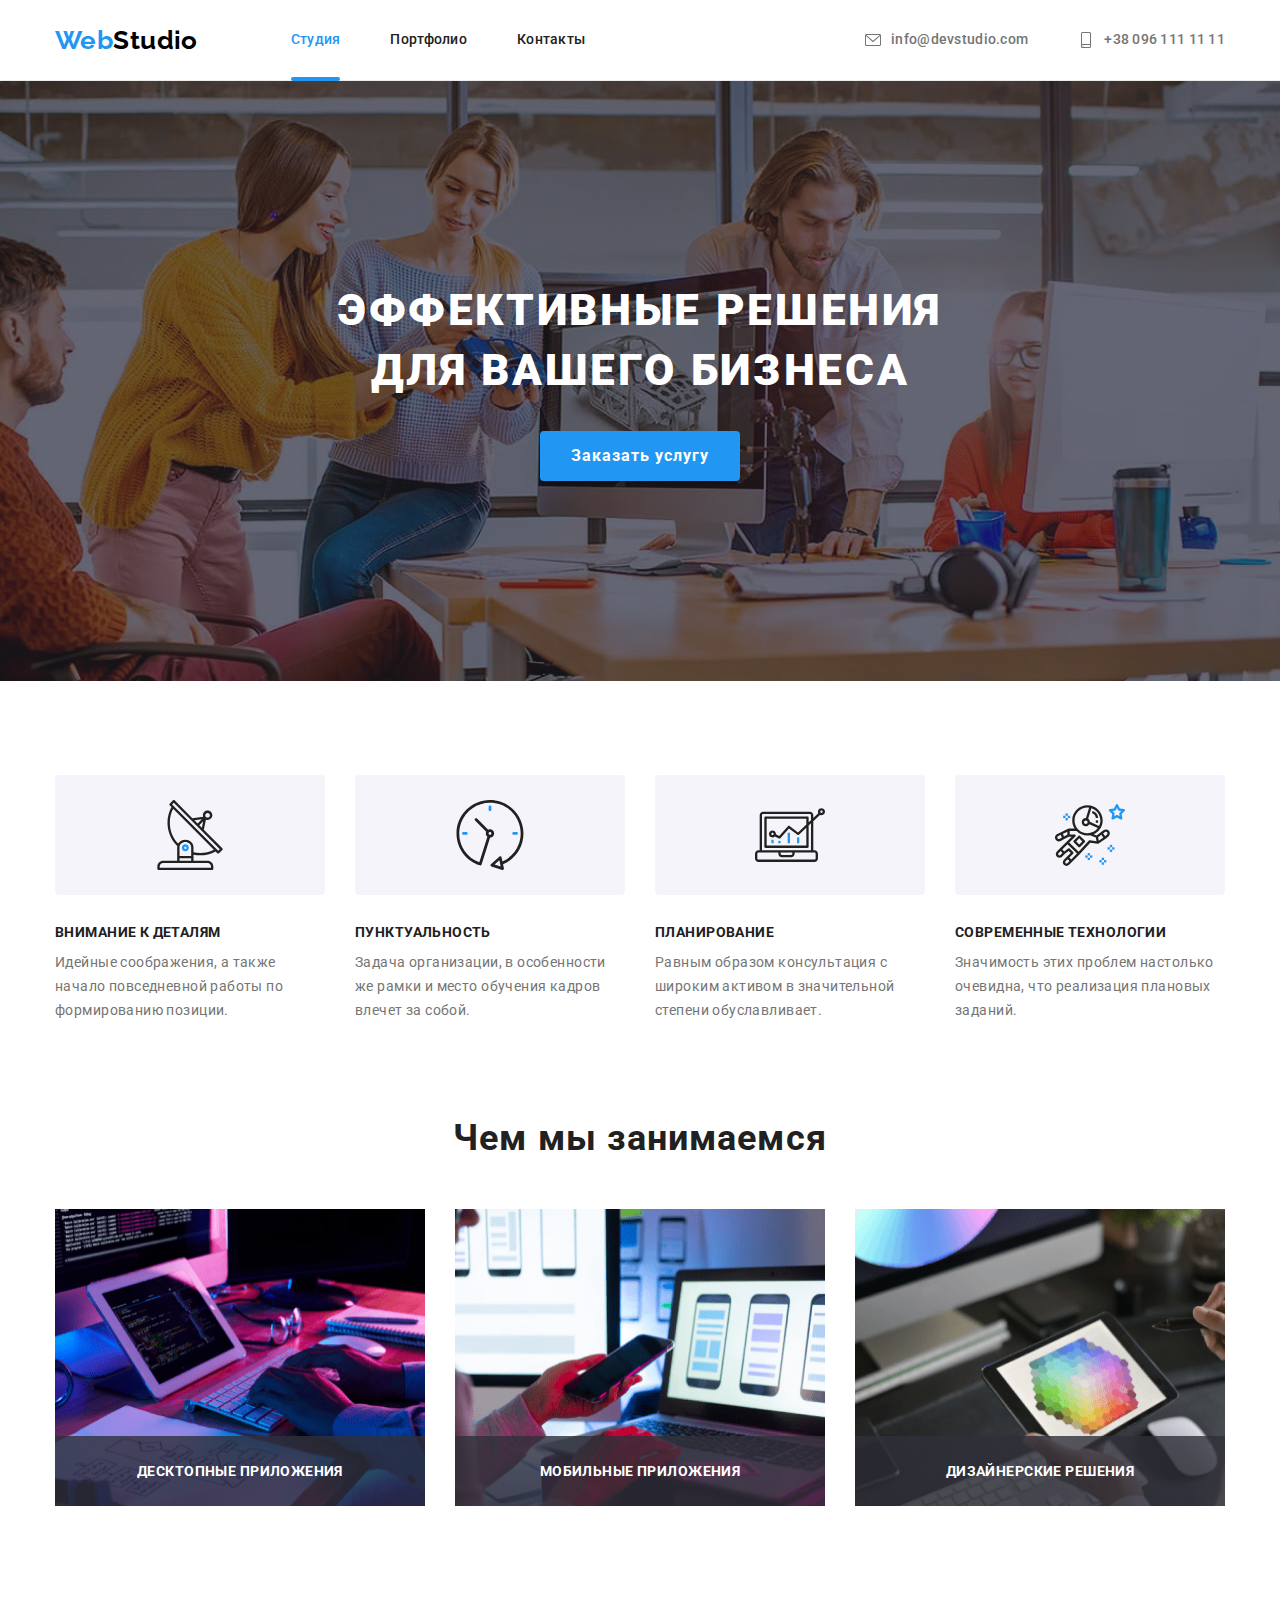
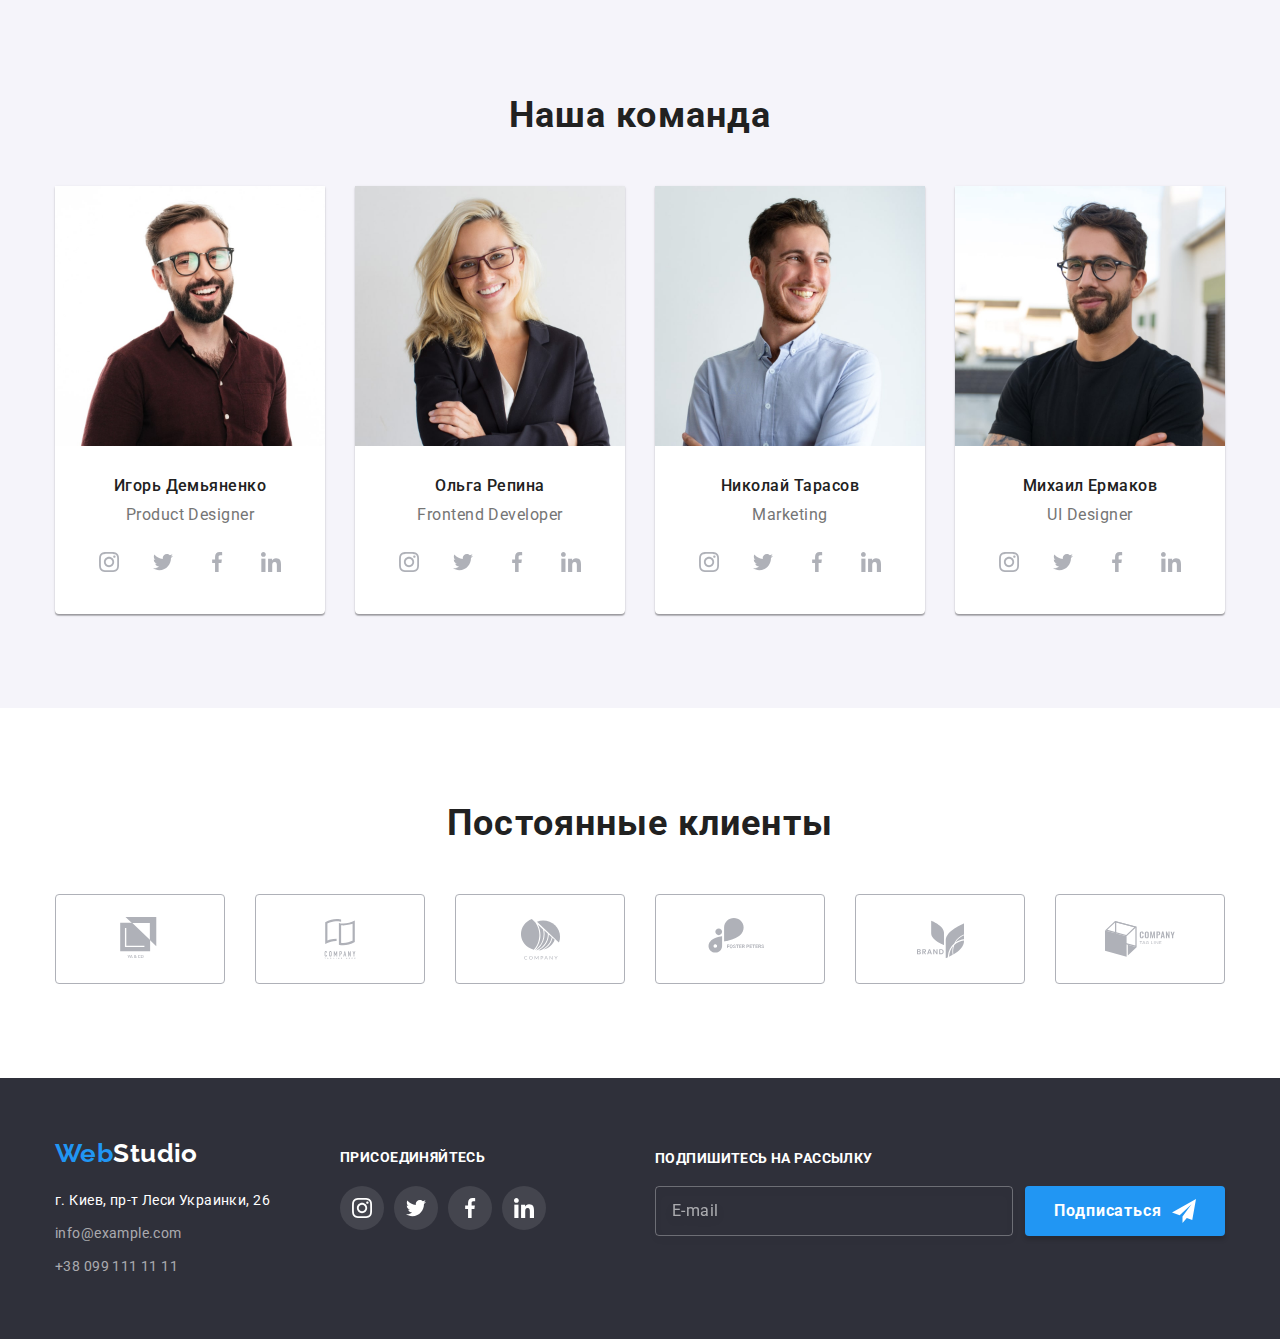
==== commit 065f1639: "Оформляет ВЕМ на стр Портфолио" ====
--- a/index.html
+++ b/index.html
@@ -113,7 +113,7 @@
                         <p class="business__name">Мобильные приложения</p>
                     </div>
                 </li>
-                <li class="business-item">
+                <li class="business__item">
                     <img class="business__image" src="./images/box-3.png" alt="Человек держит планшет в левой руке и собирается выбрать цвет из палитры" width="370">
                     <div class="business__service">
                         <p class="business__name">Дизайнерские решения</p>
@@ -342,17 +342,17 @@
     </main>
 
     <footer class="footer">
-    <div class="container">
-        <div class="container-adress">
+    <div class="container footer__container">
+        <div class="adress">
         <a class="logo-web footer__logo-web" href="/">Web<span class="logo-studio footer__logo-studio">Studio</span>
         </a>
         <address>г. Киев, пр-т Леси Украинки, 26</address>
         <ul>
-            <li class="address-contact">
-                <a class="item" href="mailto:info@example.com">info@example.com</a>
-            </li>
-            <li class="address-contact">
-                <a class="item" href="tel:380991111111">+38 099 111 11 11</a>
+            <li class="address__contact">
+                <a class="address__item" href="mailto:info@example.com">info@example.com</a>
+            </li>
+            <li class="address__contact">
+                <a class="address__item" href="tel:380991111111">+38 099 111 11 11</a>
             </li>
         </ul>
         </div>
@@ -391,13 +391,13 @@
                 </ul>
         </div>
 
-        <div class="container-subscribe">
-            <form action="" class="subscribe-field">
-                <label class="subscribe-label">Подпишитесь на рассылку</label>
-                <div class="subscribe-thub">
-                    <input type="text" class="subscribe-input" placeholder="E-mail">
-                    <button class=" button subscribe-btn">Подписаться
-                        <span class="subscribe-icon">
+        <div class="subscribe">
+            <form action="" class="subscribe__field">
+                <label class="subscribe__label">Подпишитесь на рассылку</label>
+                <div class="subscribe__thub">
+                    <input type="text" class="subscribe__input" placeholder="E-mail">
+                    <button class=" button subscribe__btn">Подписаться
+                        <span class="subscribe__icon">
                             <svg  width="24" height="24">
                             <use href="./images/sprite.svg#icon-send"></use>
                         </svg></span>
@@ -411,53 +411,53 @@
     <div class="backdrop is-hidden" data-modal>
         <div class="modal">
             <button class="close-btn" data-modal-close>
-                <svg class="icon-close" width="11" height="11">
+                <svg class="close-icon" width="11" height="11">
                     <use href="./images/sprite.svg#icon-close"></use>
                 </svg>
             </button>
-            <p class="modal-title">Оставьте свои данные, мы вам перезвоним</p>
-            <form class="form-field">
+            <p class="modal__title">Оставьте свои данные, мы вам перезвоним</p>
+            <form class="form">
                 
-                <label class="form-label">
-                <span class="label-name">Имя</span>
-                <div class="form-thub">
-                    <input type="text" name="username" class="form-input">
-                        <svg class="form-icon" width="18" height="18">
+                <label class="form__label">
+                <span class="form__label-name">Имя</span>
+                <div class="form__thub">
+                    <input type="text" name="username" class="form__input">
+                        <svg class="form__icon" width="18" height="18">
                             <use href="./images/sprite.svg#icon-person"></use>
                         </svg>
                 </div>
                 </label>
                 
-                <label class="form-label">
-                    <span class="label-name">Телефон</span>
-                    <div class="form-thub">
-                        <input type="tel" name="tel" class="form-input">
-                        <svg class="form-icon" width="18" height="18">
+                <label class="form__label">
+                    <span class="label__name">Телефон</span>
+                    <div class="form__thub">
+                        <input type="tel" name="tel" class="form__input">
+                        <svg class="form__icon" width="18" height="18">
                             <use href="./images/sprite.svg#icon-phone"></use>
                         </svg>
                     </div>
                 </label>
 
-                <label class="form-label">
-                    <span class="label-name">Почта</span>
-                    <div class="form-thub">
-                        <input type="email" name="email" class="form-input">
-                        <svg class="form-icon" width="18" height="18">
+                <label class="form__label">
+                    <span class="form__label-name">Почта</span>
+                    <div class="form__thub">
+                        <input type="email" name="email" class="form__input">
+                        <svg class="form__icon" width="18" height="18">
                             <use href="./images/sprite.svg#icon-email"></use>
                         </svg>
                     </div>
                 </label>
 
-                <label class="form-label comments">
-                    <span class="label-name">Комментарий</span>
-                    <textarea name="comments" rows="7" placeholder="Введите текст" class="textarea form-input"></textarea>
+                <label class="form__label form__label--comments">
+                    <span class="form__label-name">Комментарий</span>
+                    <textarea name="comments" rows="7" placeholder="Введите текст" class="textarea form__input"></textarea>
                 </label>
 
-                <label class="form-label-agree">
+                <label class="form__label-agree">
                     <input class="checkbox visually-hidden" type="checkbox" name="agree">
                     <span class="checkbox-icon"></span>
-                    <span class="label-name agree">Соглашаюсь с рассылкой и принимаю
-                        <a href="" class="agree-link">Условия договора</a>
+                    <span class="form__label-name form__label-name--agree">Соглашаюсь с рассылкой и принимаю
+                        <a href="" class="form__label-agree--link">Условия договора</a>
                     </span>
                 </label>
                 <button class="button send">Отправить</button>
--- a/css/styles.css
+++ b/css/styles.css
@@ -364,6 +364,7 @@
   width: 44px;
   height: 44px;
   border-radius: 50%;
+  background-color: var(--main-white-color);
   color: var(--social-link-color);
 
   transition-property: color, background-color;
@@ -427,11 +428,11 @@
   background: var(--dark-background);
 }
 
-.footer .container {
-  display: flex;
-}
-
-.container-adress {
+.footer__container {
+  display: flex;
+}
+
+.adress {
   margin-right: 70px;
 }
 
@@ -448,12 +449,12 @@
   color: var(--main-white-color);
 }
 
-.address-contact .item {
+.address__item {
   line-height: 1.71;
   color: rgba(255, 255, 255, 0.6);
 }
 
-.address-contact:not(:last-child) {
+.address__contact:not(:last-child) {
   margin-bottom: 9px;
 }
 
@@ -526,16 +527,7 @@
   color: var(--accent);
 }
 
-button {
-  color: var(--main-dark-color);
-  background: #f5f4fa;
-}
 /* Portfolio */
-
-.container.portfolio {
-  padding-top: 94px;
-  padding-bottom: 94px;
-}
 
 .visually-hidden {
   position: absolute;
@@ -551,28 +543,27 @@
   margin-bottom: 50px;
 }
 
-.list-portfolio:not(:last-child) {
+.nav-portfolio__list:not(:last-child) {
   margin-right: 8px;
 }
 
-.btn-portfolio {
-  display: inline-block;
+.nav-portfolio__btn {
+  width: auto;
+  height: auto;
   padding: 6px 22px;
   font-weight: 500;
-  font-size: 16px;
   line-height: 1.63;
-  border-style: none;
-  border-radius: 4px;
-  outline: transparent;
-  cursor: pointer;
+  background-color: var(--light-background);
+  color: var(--main-dark-color);
+  box-shadow: none;
 
   transition-property: color, background, box-shadow;
   transition-duration: var(--time-animation);
   transition-timing-function: var(--timing-function);
 }
 
-.btn-portfolio:hover,
-.btn-portfolio:focus {
+.nav-portfolio__btn:hover,
+.nav-portfolio__btn:focus {
   color: var(--main-white-color);
   background: var(--accent);
   box-shadow: var(--btn-shadow);
@@ -584,7 +575,7 @@
   margin: -15px;
 }
 
-.examples-item {
+.examples__item {
   width: 370px;
   margin: 15px;
   background: #ffffff;
@@ -594,19 +585,19 @@
   transition-timing-function: var(--timing-function);
 }
 
-.examples-item:hover,
-.examples-item:focus {
+.examples__item:hover,
+.examples__item:focus {
   display: block;
   box-shadow: var(--btn-shadow);
   outline: none;
 }
 
-.examples-thumb {
+.examples__thumb {
   position: relative;
   overflow: hidden;
 }
 
-.portfolio-overlay {
+.examples__overlay {
   position: absolute;
   width: 100%;
   height: 100%;
@@ -625,26 +616,26 @@
   transition-timing-function: var(--timing-function);
 }
 
-.examples-item:hover .portfolio-overlay,
-.examples-item:focus-within .portfolio-overlay {
+.examples__item:hover .examples__overlay,
+.examples__item:focus-within .examples__overlay {
   transform: translateY(0);
 }
 
-.portfolio-overlay > p {
+.examples__overlay-text {
   margin: 0;
   font-size: 18px;
   line-height: 1.56;
   color: var(--main-white-color);
 }
 
-.examples-box {
+.examples__box {
   padding: 20px 24px;
   border-right: 1px solid #eeeeee;
   border-bottom: 1px solid #eeeeee;
   border-left: 1px solid #eeeeee;
 }
 
-.examples-title {
+.examples__title {
   margin-top: 0;
   margin-bottom: 4px;
   font-weight: 700;
@@ -654,12 +645,77 @@
   color: var(--main-dark-color);
 }
 
-.examples-description {
+.examples__description {
   margin: 0px;
   font-size: 16px;
   line-height: 1.88;
   letter-spacing: 0.03em;
   color: var(--second-dark-color);
+}
+
+.subscribe {
+  margin-top: 12px;
+  margin-left: auto;
+}
+
+.subscribe__label {
+  display: inline-block;
+  margin-bottom: 20px;
+  font-weight: 700;
+  color: var(--main-white-color);
+  text-transform: uppercase;
+}
+
+.subscribe__thub {
+  display: flex;
+}
+
+.subscribe__input {
+  width: 358px;
+  height: 50px;
+  padding-left: 16px;
+  margin-right: 12px;
+  background-color: transparent;
+  border-radius: 4px;
+  border: 1px solid rgba(255, 255, 255, 0.3);
+  filter: drop-shadow(0px 4px 4px rgba(0, 0, 0, 0.15));
+
+  transition-property: border;
+  transition-duration: var(--time-animation);
+  transition-timing-function: var(--timing-function);
+}
+
+.subscribe__input:focus {
+  border: 1px solid var(--accent);
+  outline: none;
+}
+
+.subscribe__input::placeholder {
+  font-size: 16px;
+  line-height: 1.25;
+  letter-spacing: 0.03em;
+  color: rgba(255, 255, 255, 0.6);
+}
+
+.subscribe__btn {
+  box-shadow: var(--btn-shadow);
+}
+
+.subscribe__icon {
+  display: inline-block;
+  width: 24px;
+  height: 24px;
+  margin-left: 10px;
+  fill: currentColor;
+  transition-property: fill, background, box-shadow;
+  transition-duration: var(--time-animation);
+  transition-timing-function: var(--timing-function);
+}
+
+.subscribe__icon:hover,
+.subscribe__icon:focus {
+  background-color: var(--main-white-color);
+  color: var(--accent);
 }
 
 .backdrop {
@@ -714,80 +770,20 @@
   cursor: pointer;
 }
 
-.icon-close {
+.close-icon {
   fill: currentColor;
   transition: fill var(--time-animation) var(--timing-function);
 }
 
-.close-btn:hover .icon-close {
+.close-btn:hover .close-icon {
   fill: var(--accent);
-}
-
-.container-subscribe {
-  margin-top: 12px;
-  margin-left: auto;
-}
-
-.subscribe-label {
-  display: inline-block;
-  margin-bottom: 20px;
-  font-weight: 700;
-  color: var(--main-white-color);
-  text-transform: uppercase;
-}
-
-.subscribe-thub {
-  display: flex;
-}
-
-.subscribe-input {
-  width: 358px;
-  height: 50px;
-  padding-left: 16px;
-  margin-right: 12px;
-  background-color: transparent;
-  border-radius: 4px;
-  border: 1px solid rgba(255, 255, 255, 0.3);
-  filter: drop-shadow(0px 4px 4px rgba(0, 0, 0, 0.15));
-
-  transition-property: border;
-  transition-duration: var(--time-animation);
-  transition-timing-function: var(--timing-function);
-}
-
-.subscribe-input::placeholder {
-  font-size: 16px;
-  line-height: 1.25;
-  letter-spacing: 0.03em;
-  color: rgba(255, 255, 255, 0.6);
-}
-
-.subscribe-btn {
-  box-shadow: var(--btn-shadow);
-}
-
-.subscribe-icon {
-  display: inline-block;
-  width: 24px;
-  height: 24px;
-  margin-left: 10px;
-  fill: currentColor;
-  transition-property: fill, background, box-shadow;
-  transition-duration: var(--time-animation);
-  transition-timing-function: var(--timing-function);
-}
-
-.subscribe-icon:hover,
-.subscribe-icon:focus {
-  background-color: var(--main-white-color);
-  color: var(--accent);
 }
 
 .modal {
   padding: 40px;
 }
 
-.modal-title {
+.modal__title {
   margin: 0;
   margin-bottom: 12px;
   font-weight: 700;
@@ -797,12 +793,12 @@
   color: var(--main-dark-color);
 }
 
-.form-label {
+.form__label {
   display: inline-block;
   margin-bottom: 10px;
 }
 
-.label-name {
+.form__label-name {
   display: inline-block;
   margin-bottom: 4px;
   font-size: 12px;
@@ -811,11 +807,11 @@
   color: var(--second-dark-color);
 }
 
-.form-thub {
+.form__thub {
   position: relative;
 }
 
-.form-input {
+.form__input {
   display: block;
   min-width: 448px;
   padding: 11px 42px;
@@ -827,13 +823,13 @@
   transition-timing-function: var(--timing-function);
 }
 
-.form-input:focus,
-.subscribe-input:focus {
+.form__input:focus,
+.subscribe__input:focus {
   outline: transparent;
   border: 1px solid var(--accent);
 }
 
-.form-input:focus + .form-icon {
+.form__input:focus + .form__icon {
   fill: var(--accent);
   transition-property: fill;
   transition-duration: var(--time-animation);
@@ -854,7 +850,7 @@
   letter-spacing: 0.01em;
 }
 
-.form-icon {
+.form__icon {
   position: absolute;
 
   top: 50%;
@@ -863,7 +859,7 @@
   transform: translateY(-50%);
 }
 
-.form-label-agree {
+.form__label-agree {
   position: relative;
 }
 
@@ -885,7 +881,7 @@
   background-origin: border-box;
 }
 
-.label-name.agree {
+.form__label-name--agree {
   margin-left: 36px;
   margin-bottom: 30px;
   font-size: 14px;
@@ -893,7 +889,7 @@
   letter-spacing: 0.03em;
 }
 
-.agree-link {
+.form__label-agree--link {
   color: var(--accent);
   text-decoration: underline;
   text-decoration-skip-ink: none;
